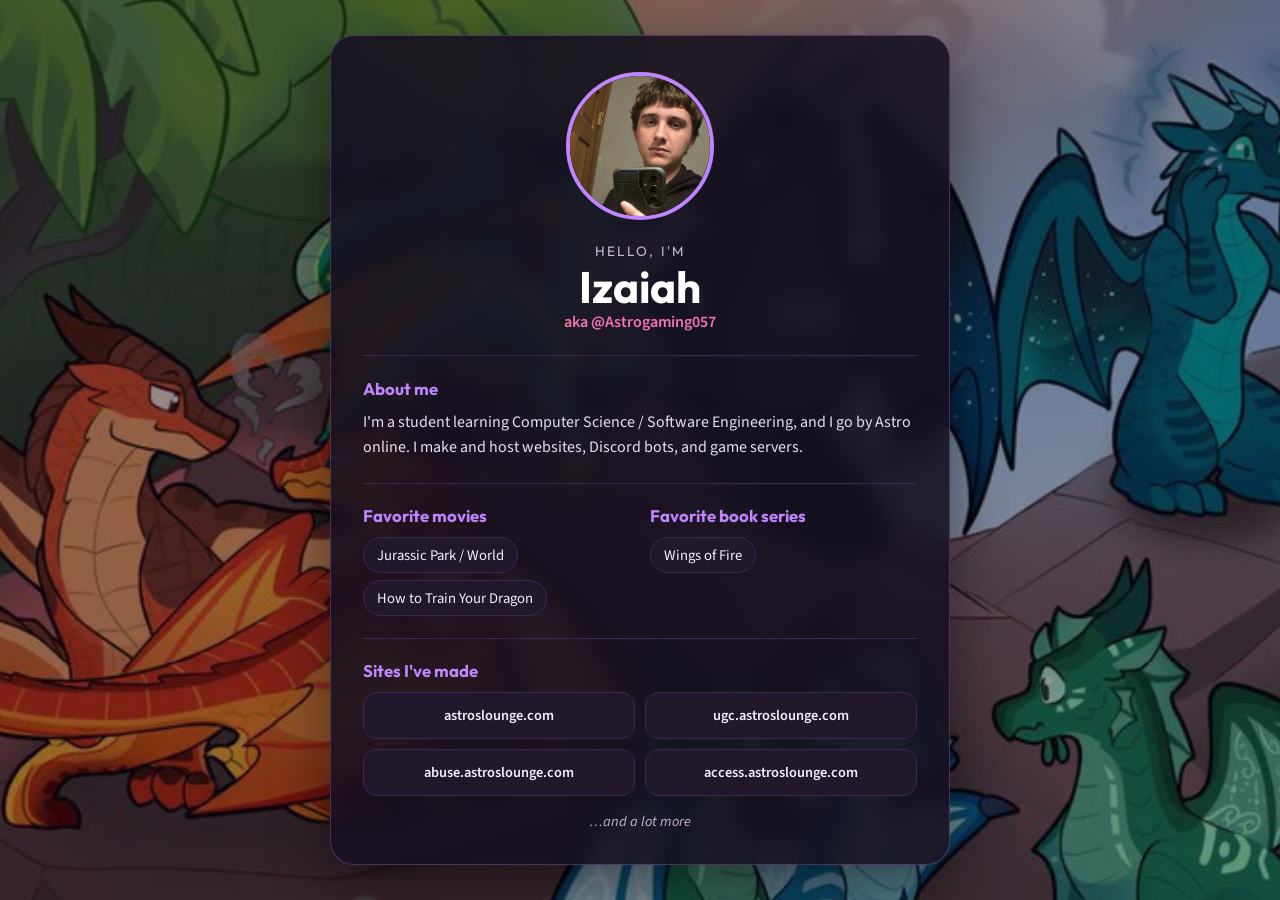
==== index.html @ 94410a4e "sire" ====
<!DOCTYPE html>
<html lang="en">
<head>
    <meta charset="UTF-8">
    <meta name="viewport" content="width=device-width, initial-scale=1.0">
    <title>Izaiah | About Me</title>
    <link rel="preconnect" href="https://fonts.googleapis.com">
    <link rel="preconnect" href="https://fonts.gstatic.com" crossorigin>
    <link href="https://fonts.googleapis.com/css2?family=Outfit:wght@400;600;700&family=Source+Sans+3:wght@400;600&display=swap" rel="stylesheet">
    <link rel="stylesheet" href="styles.css">
</head>
<body>
    <main class="card">
        <img class="photo" src="images/20251104_103611.jpg" alt="image">

        <p class="eyebrow">Hello, I'm</p>
        <h1>Izaiah</h1>
        <p class="handle">aka @Astrogaming057</p>

        <section>
            <h2>About me</h2>
            <p class="bio">
                I'm a student learning Computer Science / Software Engineering, and I go by Astro online.
                I make and host websites, Discord bots, and game servers.
            </p>
        </section>

        <div class="split">
            <section>
                <h2>Favorite movies</h2>
                <ul class="chips">
                    <li>Jurassic Park / World</li>
                    <li>How to Train Your Dragon</li>
                </ul>
            </section>

            <section>
                <h2>Favorite book series</h2>
                <ul class="chips">
                    <li>Wings of Fire</li>
                </ul>
            </section>
        </div>

        <section>
            <h2>Sites I've made</h2>
            <ul class="site-grid">
                <li><a href="https://astroslounge.com" target="_blank" rel="noopener noreferrer">astroslounge.com</a></li>
                <li><a href="https://ugc.astroslounge.com/" target="_blank" rel="noopener noreferrer">ugc.astroslounge.com</a></li>
                <li><a href="https://abuse.astroslounge.com/" target="_blank" rel="noopener noreferrer">abuse.astroslounge.com</a></li>
                <li><a href="https://access.astroslounge.com/" target="_blank" rel="noopener noreferrer">access.astroslounge.com</a></li>
                <li class="more">…and a lot more</li>
            </ul>
        </section>
    </main>

    <script src="site.js"></script>
</body>
</html>
---- styles.css ----
* {
    box-sizing: border-box;
    margin: 0;
    padding: 0;
}

body {
    --bg-size: cover;
    --bg-pos: center;
    min-height: 100vh;
    display: flex;
    align-items: center;
    justify-content: center;
    padding: 2rem 1rem;
    background-color: #0b0614;
    font-family: "Source Sans 3", "Segoe UI", sans-serif;
    color: #f3eef8;
}

body::before {
    content: "";
    position: fixed;
    inset: 0;
    z-index: -2;
    background-image: url("images/GSUJ4tFXoAAjUZe.webp");
    background-repeat: no-repeat;
    background-size: var(--bg-size);
    background-position: var(--bg-pos);
}

body::after {
    content: "";
    position: fixed;
    inset: 0;
    z-index: -1;
    background-color: rgba(11, 6, 20, 0.42);
    pointer-events: none;
}

.card {
    width: min(620px, 100%);
    padding: 2.25rem 2rem 2rem;
    border: 1px solid rgba(192, 132, 252, 0.28);
    border-radius: 24px;
    background-color: rgba(22, 16, 31, 0.88);
    box-shadow: 0 24px 60px rgba(0, 0, 0, 0.45);
    text-align: center;
    backdrop-filter: blur(10px);
}

.photo {
    width: 148px;
    height: 148px;
    object-fit: cover;
    border-radius: 50%;
    object-position: top right;
    border: 4px solid #c084fc;
    background-color: #000;
    margin-bottom: 1rem;
}

.eyebrow {
    font-family: "Outfit", "Segoe UI", sans-serif;
    font-size: 0.85rem;
    letter-spacing: 0.16em;
    text-transform: uppercase;
    color: #c4b5d4;
}

h1 {
    font-family: "Outfit", "Segoe UI", sans-serif;
    font-size: 2.75rem;
    font-weight: 700;
    color: #ffffff;
    margin-top: 0.2rem;
    line-height: 1.1;
}

.handle {
    color: #f472b6;
    font-weight: 600;
    margin-bottom: 0;
}

h2 {
    font-family: "Outfit", "Segoe UI", sans-serif;
    font-size: 1.05rem;
    color: #c084fc;
    margin-bottom: 0.7rem;
}

section {
    text-align: left;
    margin-top: 1.35rem;
    padding-top: 1.35rem;
    border-top: 1px solid #3b2a52;
}

.bio {
    line-height: 1.6;
    color: #e8dff2;
}

.split {
    display: grid;
    grid-template-columns: 1fr 1fr;
    gap: 1rem 1.25rem;
    margin-top: 1.35rem;
    padding-top: 1.35rem;
    border-top: 1px solid #3b2a52;
}

.split section {
    margin-top: 0;
    padding-top: 0;
    border-top: none;
}

.chips {
    display: flex;
    flex-wrap: wrap;
    gap: 0.45rem;
    list-style: none;
}

.chips li {
    padding: 0.4rem 0.8rem;
    border-radius: 999px;
    background-color: #21182c;
    color: #f3eef8;
    border: 1px solid #3b2a52;
    font-size: 0.92rem;
}

.site-grid {
    display: grid;
    grid-template-columns: 1fr 1fr;
    gap: 0.6rem;
    list-style: none;
}

.site-grid a {
    display: block;
    padding: 0.75rem 0.7rem;
    border-radius: 14px;
    background-color: #21182c;
    color: #f3eef8;
    text-decoration: none;
    font-weight: 600;
    font-size: 0.9rem;
    text-align: center;
    border: 1px solid #3b2a52;
}

.site-grid a:hover,
.site-grid a:focus-visible {
    color: #ffffff;
    background-color: #2c203b;
    border-color: #c084fc;
    outline: none;
}

.site-grid .more {
    grid-column: 1 / -1;
    padding: 0.35rem 0 0;
    color: #c4b5d4;
    font-style: italic;
    font-size: 0.9rem;
    text-align: center;
}

@media (max-width: 560px) {
    .split,
    .site-grid {
        grid-template-columns: 1fr;
    }
}
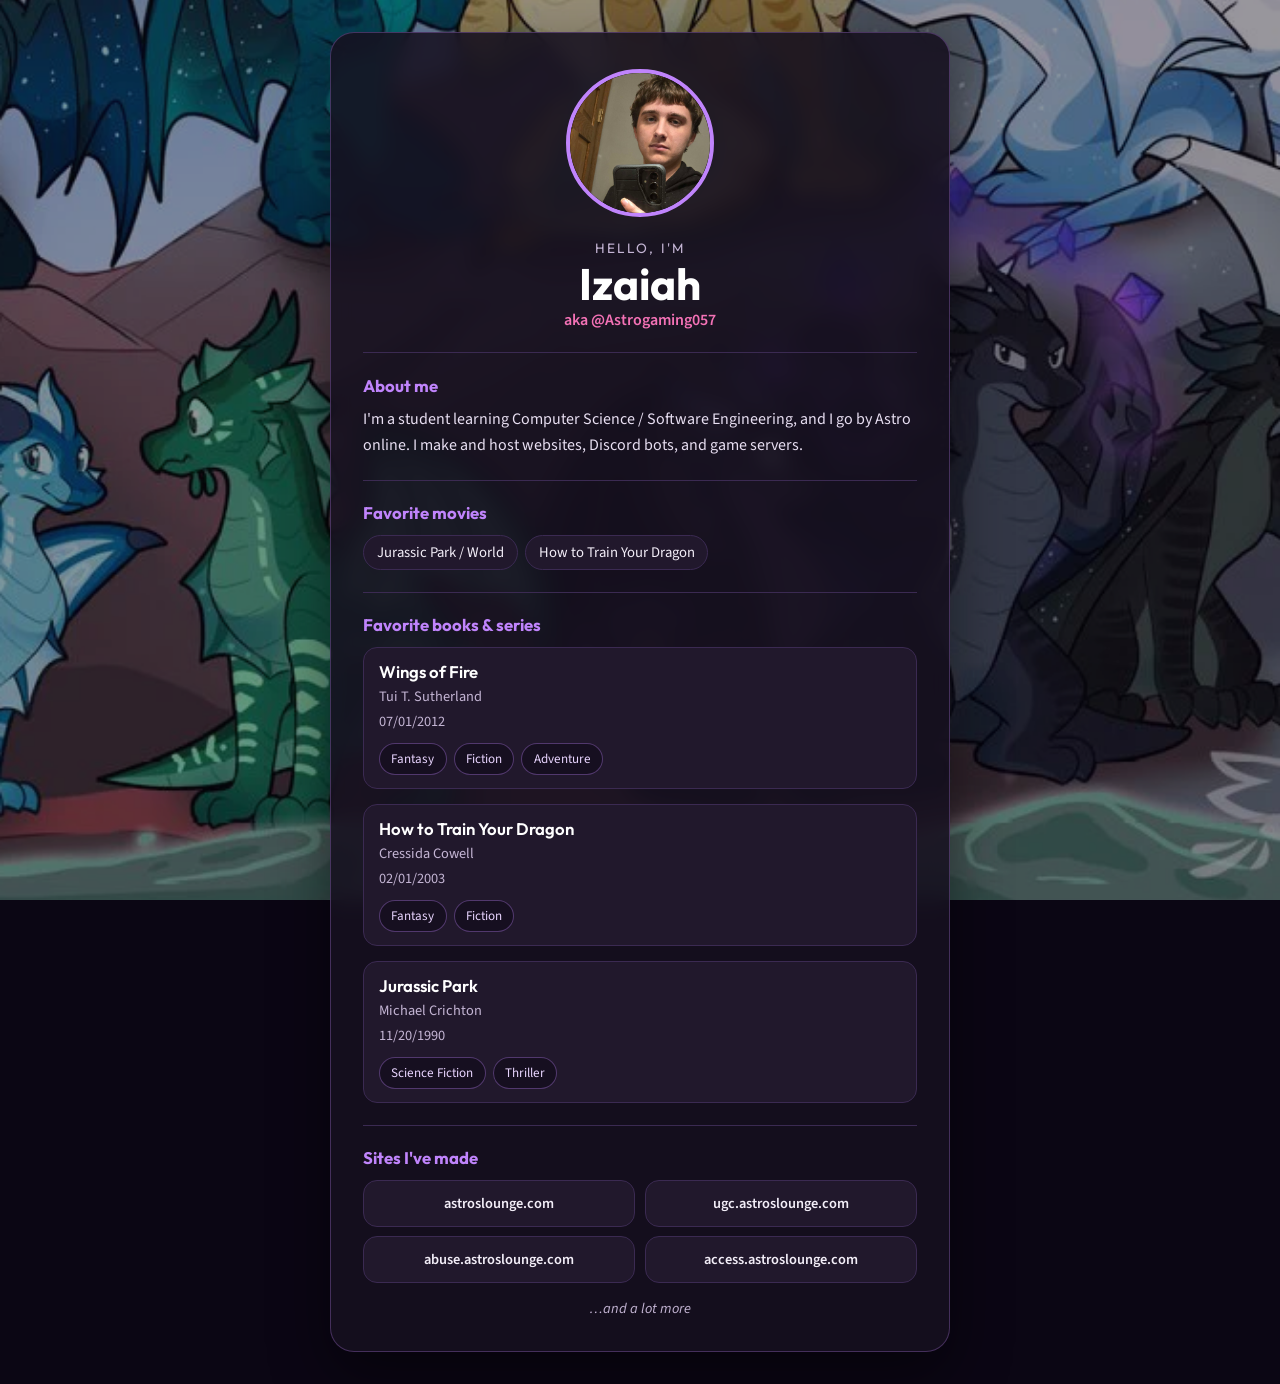
==== commit 31c8396c: "week 3 part 1 and 2" ====
--- a/index.html
+++ b/index.html
@@ -25,22 +25,18 @@
             </p>
         </section>
 
-        <div class="split">
-            <section>
-                <h2>Favorite movies</h2>
-                <ul class="chips">
-                    <li>Jurassic Park / World</li>
-                    <li>How to Train Your Dragon</li>
-                </ul>
-            </section>
+        <section>
+            <h2>Favorite movies</h2>
+            <ul class="chips">
+                <li>Jurassic Park / World</li>
+                <li>How to Train Your Dragon</li>
+            </ul>
+        </section>
 
-            <section>
-                <h2>Favorite book series</h2>
-                <ul class="chips">
-                    <li>Wings of Fire</li>
-                </ul>
-            </section>
-        </div>
+        <section>
+            <h2>Favorite books & series</h2>
+            <ul id="books" class="books"></ul>
+        </section>
 
         <section>
             <h2>Sites I've made</h2>
--- a/styles.css
+++ b/styles.css
@@ -101,21 +101,6 @@
     color: #e8dff2;
 }
 
-.split {
-    display: grid;
-    grid-template-columns: 1fr 1fr;
-    gap: 1rem 1.25rem;
-    margin-top: 1.35rem;
-    padding-top: 1.35rem;
-    border-top: 1px solid #3b2a52;
-}
-
-.split section {
-    margin-top: 0;
-    padding-top: 0;
-    border-top: none;
-}
-
 .chips {
     display: flex;
     flex-wrap: wrap;
@@ -130,6 +115,54 @@
     color: #f3eef8;
     border: 1px solid #3b2a52;
     font-size: 0.92rem;
+}
+
+.books {
+    list-style: none;
+    display: grid;
+    gap: 0.9rem;
+}
+
+.books > li {
+    display: grid;
+    gap: 0.25rem;
+    padding: 0.85rem 0.95rem;
+    border-radius: 14px;
+    background-color: #21182c;
+    border: 1px solid #3b2a52;
+}
+
+.books .title {
+    font-family: "Outfit", "Segoe UI", sans-serif;
+    font-size: 1.05rem;
+    font-weight: 600;
+    color: #ffffff;
+}
+
+.books .author,
+.books .released {
+    color: #c4b5d4;
+    font-size: 0.9rem;
+}
+
+.books .released {
+    margin-bottom: 0.45rem;
+}
+
+.books ul {
+    display: flex;
+    flex-wrap: wrap;
+    gap: 0.45rem;
+    list-style: none;
+}
+
+.books ul li {
+    padding: 0.35rem 0.7rem;
+    border-radius: 999px;
+    background-color: #160f20;
+    color: #e9d5ff;
+    border: 1px solid rgba(192, 132, 252, 0.35);
+    font-size: 0.82rem;
 }
 
 .site-grid {
@@ -170,7 +203,6 @@
 }
 
 @media (max-width: 560px) {
-    .split,
     .site-grid {
         grid-template-columns: 1fr;
     }
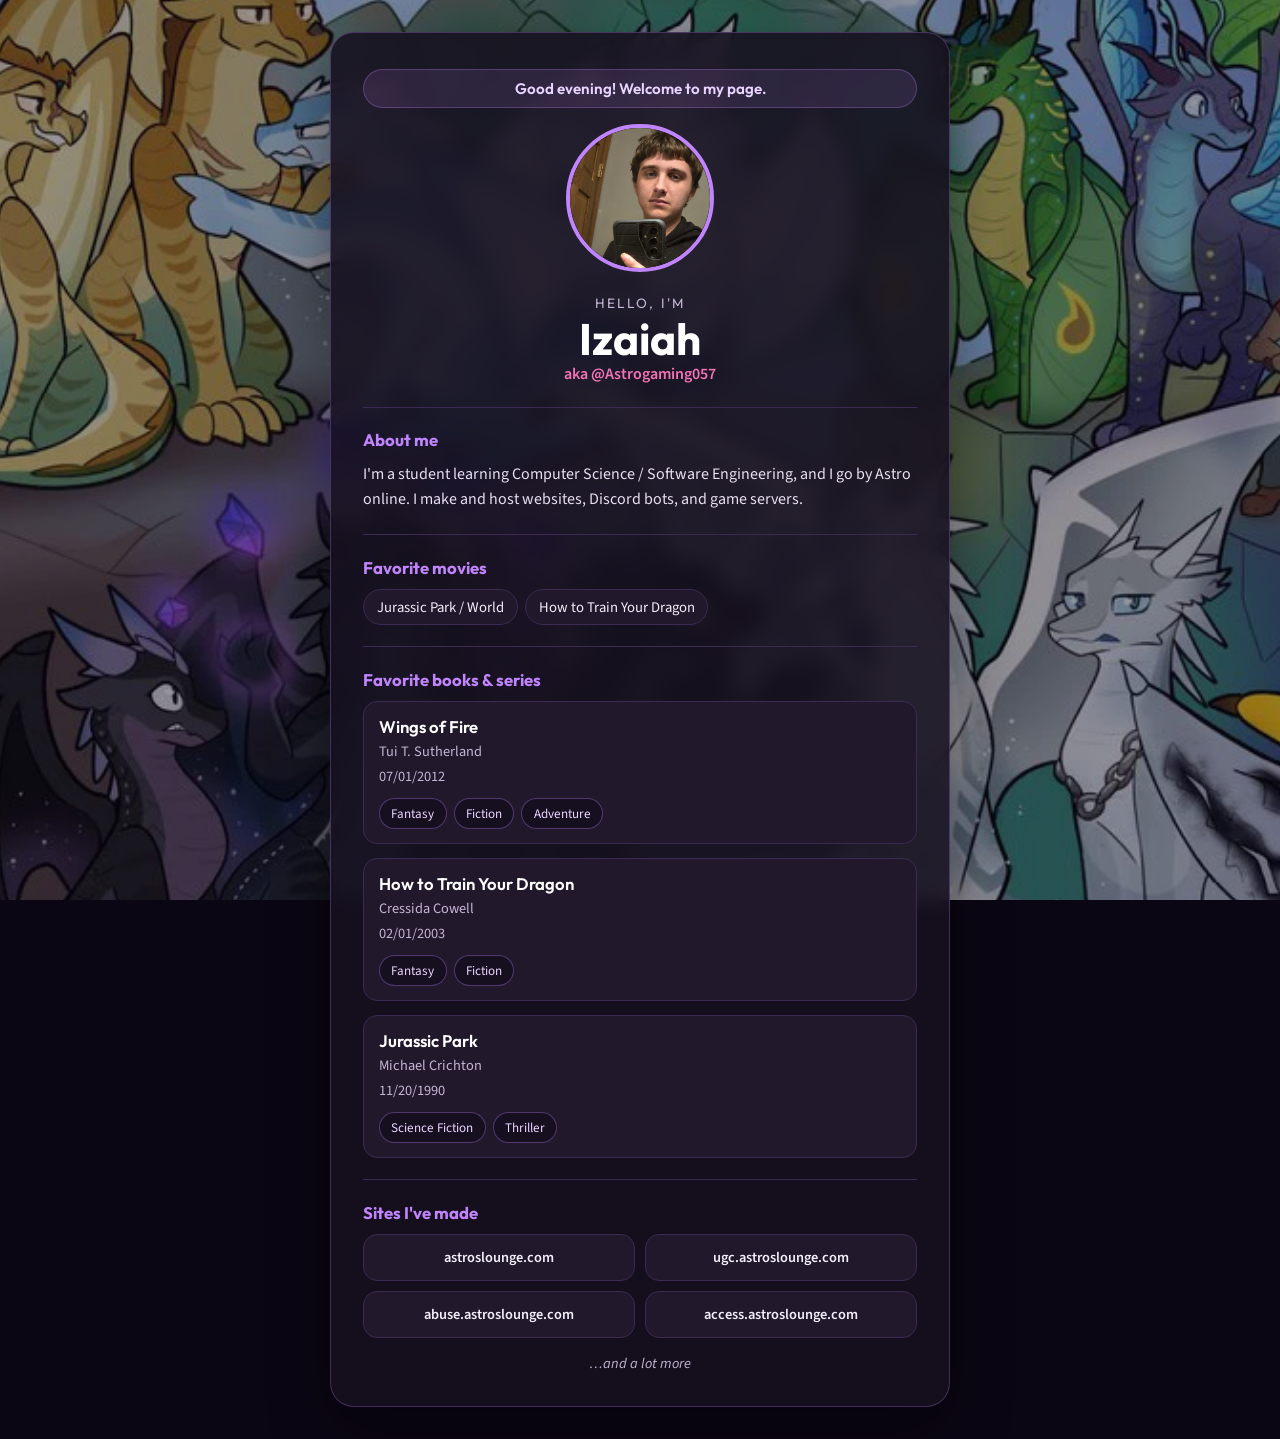
==== commit c035c921: "Added welcome div" ====
--- a/index.html
+++ b/index.html
@@ -11,6 +11,8 @@
 </head>
 <body>
     <main class="card">
+        <div id="welcome"></div>
+
         <img class="photo" src="images/20251104_103611.jpg" alt="image">
 
         <p class="eyebrow">Hello, I'm</p>
--- a/styles.css
+++ b/styles.css
@@ -48,6 +48,18 @@
     backdrop-filter: blur(10px);
 }
 
+#welcome {
+    font-family: "Outfit", "Segoe UI", sans-serif;
+    font-size: 0.95rem;
+    font-weight: 600;
+    color: #e9d5ff;
+    margin-bottom: 1rem;
+    padding: 0.55rem 0.85rem;
+    border-radius: 999px;
+    background-color: rgba(192, 132, 252, 0.12);
+    border: 1px solid rgba(192, 132, 252, 0.28);
+}
+
 .photo {
     width: 148px;
     height: 148px;
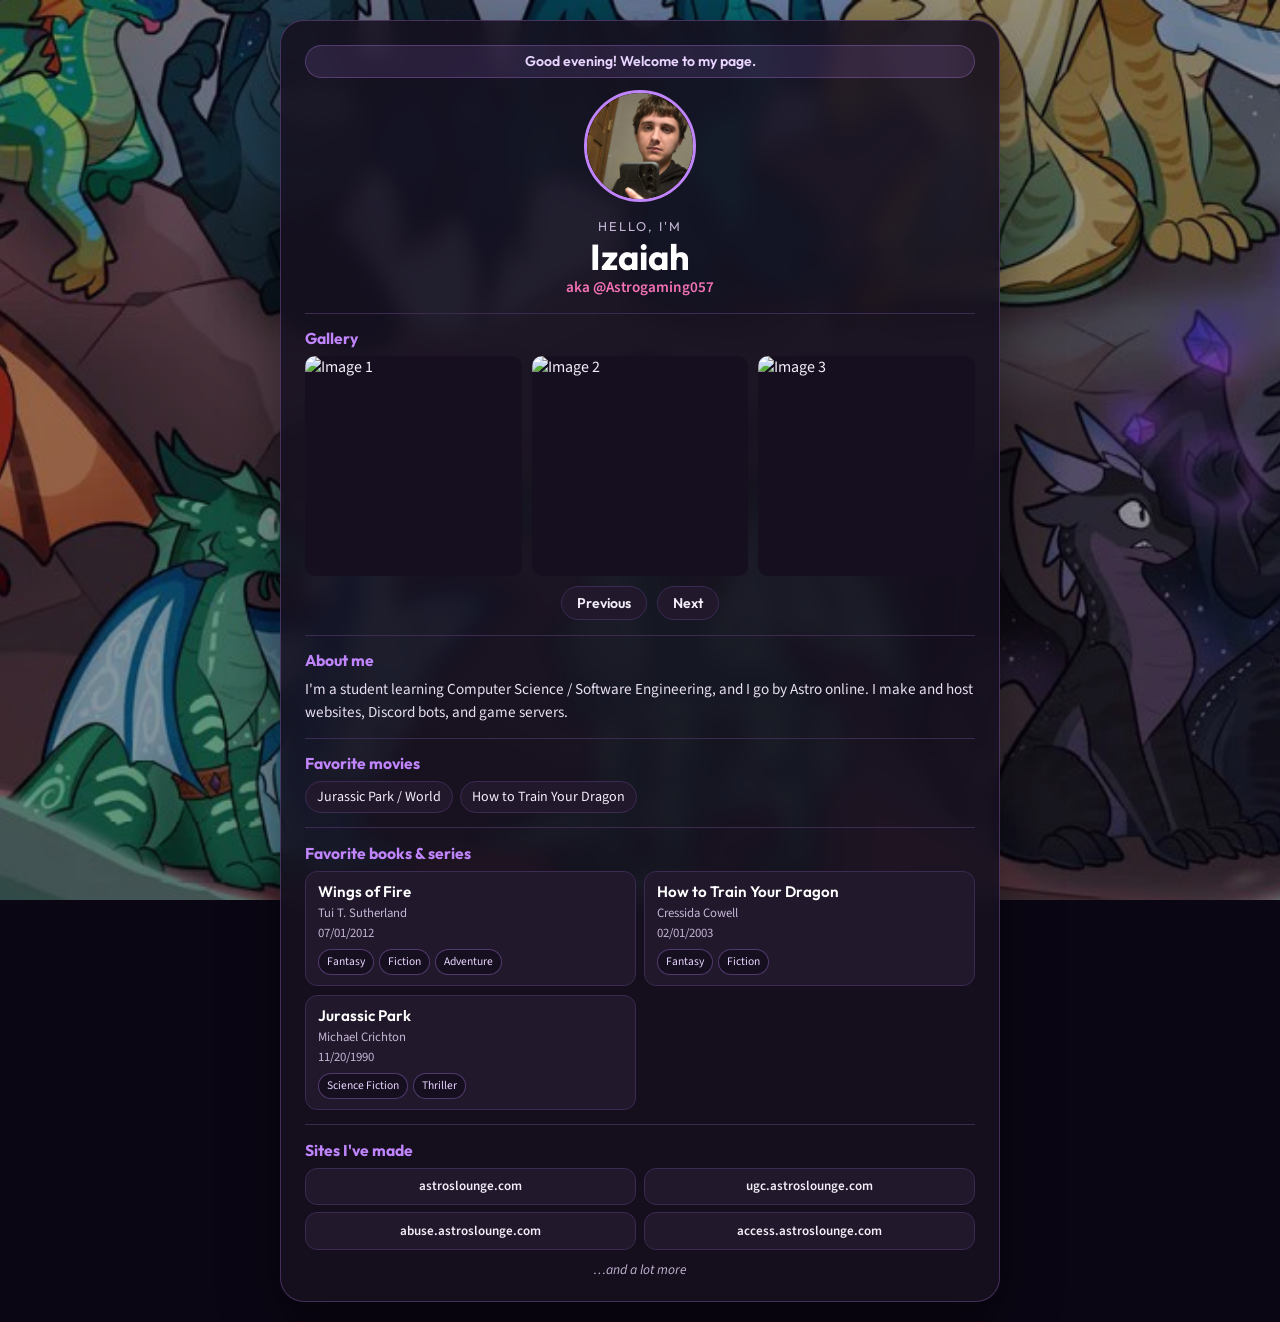
==== commit 9714cdb9: "Added carousel" ====
--- a/index.html
+++ b/index.html
@@ -18,6 +18,19 @@
         <p class="eyebrow">Hello, I'm</p>
         <h1>Izaiah</h1>
         <p class="handle">aka @Astrogaming057</p>
+
+        <section>
+            <h2>Gallery</h2>
+            <div id="carousel">
+                <img alt="Image 1">
+                <img alt="Image 2">
+                <img alt="Image 3">
+            </div>
+            <div id="buttons">
+                <button id="prev">Previous</button>
+                <button id="next">Next</button>
+            </div>
+        </section>
 
         <section>
             <h2>About me</h2>
--- a/styles.css
+++ b/styles.css
@@ -9,9 +9,9 @@
     --bg-pos: center;
     min-height: 100vh;
     display: flex;
-    align-items: center;
+    align-items: flex-start;
     justify-content: center;
-    padding: 2rem 1rem;
+    padding: 1.25rem 1rem;
     background-color: #0b0614;
     font-family: "Source Sans 3", "Segoe UI", sans-serif;
     color: #f3eef8;
@@ -38,8 +38,8 @@
 }
 
 .card {
-    width: min(620px, 100%);
-    padding: 2.25rem 2rem 2rem;
+    width: min(720px, 100%);
+    padding: 1.5rem 1.5rem 1.35rem;
     border: 1px solid rgba(192, 132, 252, 0.28);
     border-radius: 24px;
     background-color: rgba(22, 16, 31, 0.88);
@@ -50,30 +50,30 @@
 
 #welcome {
     font-family: "Outfit", "Segoe UI", sans-serif;
-    font-size: 0.95rem;
+    font-size: 0.88rem;
     font-weight: 600;
     color: #e9d5ff;
-    margin-bottom: 1rem;
-    padding: 0.55rem 0.85rem;
+    margin-bottom: 0.75rem;
+    padding: 0.4rem 0.75rem;
     border-radius: 999px;
     background-color: rgba(192, 132, 252, 0.12);
     border: 1px solid rgba(192, 132, 252, 0.28);
 }
 
 .photo {
-    width: 148px;
-    height: 148px;
+    width: 112px;
+    height: 112px;
     object-fit: cover;
     border-radius: 50%;
     object-position: top right;
-    border: 4px solid #c084fc;
+    border: 3px solid #c084fc;
     background-color: #000;
-    margin-bottom: 1rem;
+    margin-bottom: 0.65rem;
 }
 
 .eyebrow {
     font-family: "Outfit", "Segoe UI", sans-serif;
-    font-size: 0.85rem;
+    font-size: 0.8rem;
     letter-spacing: 0.16em;
     text-transform: uppercase;
     color: #c4b5d4;
@@ -81,10 +81,10 @@
 
 h1 {
     font-family: "Outfit", "Segoe UI", sans-serif;
-    font-size: 2.75rem;
+    font-size: 2.25rem;
     font-weight: 700;
     color: #ffffff;
-    margin-top: 0.2rem;
+    margin-top: 0.15rem;
     line-height: 1.1;
 }
 
@@ -92,61 +92,65 @@
     color: #f472b6;
     font-weight: 600;
     margin-bottom: 0;
+    font-size: 0.95rem;
 }
 
 h2 {
     font-family: "Outfit", "Segoe UI", sans-serif;
-    font-size: 1.05rem;
+    font-size: 0.98rem;
     color: #c084fc;
-    margin-bottom: 0.7rem;
+    margin-bottom: 0.5rem;
 }
 
 section {
     text-align: left;
-    margin-top: 1.35rem;
-    padding-top: 1.35rem;
+    margin-top: 0.9rem;
+    padding-top: 0.9rem;
     border-top: 1px solid #3b2a52;
 }
 
 .bio {
-    line-height: 1.6;
+    line-height: 1.5;
     color: #e8dff2;
+    font-size: 0.95rem;
 }
 
 .chips {
     display: flex;
     flex-wrap: wrap;
-    gap: 0.45rem;
+    gap: 0.4rem;
     list-style: none;
 }
 
 .chips li {
-    padding: 0.4rem 0.8rem;
-    border-radius: 999px;
-    background-color: #21182c;
-    color: #f3eef8;
-    border: 1px solid #3b2a52;
-    font-size: 0.92rem;
+    padding: 0.3rem 0.7rem;
+    border-radius: 999px;
+    background-color: #21182c;
+    color: #f3eef8;
+    border: 1px solid #3b2a52;
+    font-size: 0.88rem;
 }
 
 .books {
     list-style: none;
     display: grid;
-    gap: 0.9rem;
+    grid-template-columns: 1fr 1fr;
+    gap: 0.55rem;
 }
 
 .books > li {
     display: grid;
-    gap: 0.25rem;
-    padding: 0.85rem 0.95rem;
-    border-radius: 14px;
-    background-color: #21182c;
-    border: 1px solid #3b2a52;
+    gap: 0.15rem;
+    padding: 0.65rem 0.75rem;
+    border-radius: 12px;
+    background-color: #21182c;
+    border: 1px solid #3b2a52;
+    text-align: left;
 }
 
 .books .title {
     font-family: "Outfit", "Segoe UI", sans-serif;
-    font-size: 1.05rem;
+    font-size: 0.95rem;
     font-weight: 600;
     color: #ffffff;
 }
@@ -154,45 +158,45 @@
 .books .author,
 .books .released {
     color: #c4b5d4;
-    font-size: 0.9rem;
+    font-size: 0.8rem;
 }
 
 .books .released {
-    margin-bottom: 0.45rem;
+    margin-bottom: 0.3rem;
 }
 
 .books ul {
     display: flex;
     flex-wrap: wrap;
-    gap: 0.45rem;
+    gap: 0.3rem;
     list-style: none;
 }
 
 .books ul li {
-    padding: 0.35rem 0.7rem;
+    padding: 0.2rem 0.5rem;
     border-radius: 999px;
     background-color: #160f20;
     color: #e9d5ff;
     border: 1px solid rgba(192, 132, 252, 0.35);
-    font-size: 0.82rem;
+    font-size: 0.72rem;
 }
 
 .site-grid {
     display: grid;
     grid-template-columns: 1fr 1fr;
-    gap: 0.6rem;
+    gap: 0.45rem;
     list-style: none;
 }
 
 .site-grid a {
     display: block;
-    padding: 0.75rem 0.7rem;
-    border-radius: 14px;
+    padding: 0.55rem 0.55rem;
+    border-radius: 12px;
     background-color: #21182c;
     color: #f3eef8;
     text-decoration: none;
     font-weight: 600;
-    font-size: 0.9rem;
+    font-size: 0.82rem;
     text-align: center;
     border: 1px solid #3b2a52;
 }
@@ -207,14 +211,62 @@
 
 .site-grid .more {
     grid-column: 1 / -1;
-    padding: 0.35rem 0 0;
+    padding: 0.2rem 0 0;
     color: #c4b5d4;
     font-style: italic;
-    font-size: 0.9rem;
+    font-size: 0.85rem;
     text-align: center;
 }
 
+#carousel {
+    display: flex;
+    justify-content: center;
+    align-items: stretch;
+    width: 100%;
+    height: 220px;
+    overflow: hidden;
+    gap: 10px;
+}
+
+#carousel img {
+    flex: 1 1 0;
+    min-width: 0;
+    width: 0;
+    height: 100%;
+    object-fit: cover;
+    border-radius: 10px;
+    background-color: #160f20;
+}
+
+#buttons {
+    display: flex;
+    justify-content: center;
+    align-items: center;
+    gap: 10px;
+    margin-top: 10px;
+}
+
+#buttons button {
+    font-family: "Outfit", "Segoe UI", sans-serif;
+    font-weight: 600;
+    font-size: 0.88rem;
+    padding: 0.45rem 0.95rem;
+    border-radius: 999px;
+    border: 1px solid #3b2a52;
+    background-color: #21182c;
+    color: #f3eef8;
+    cursor: pointer;
+}
+
+#buttons button:hover,
+#buttons button:focus-visible {
+    background-color: #2c203b;
+    border-color: #c084fc;
+    outline: none;
+}
+
 @media (max-width: 560px) {
+    .books,
     .site-grid {
         grid-template-columns: 1fr;
     }
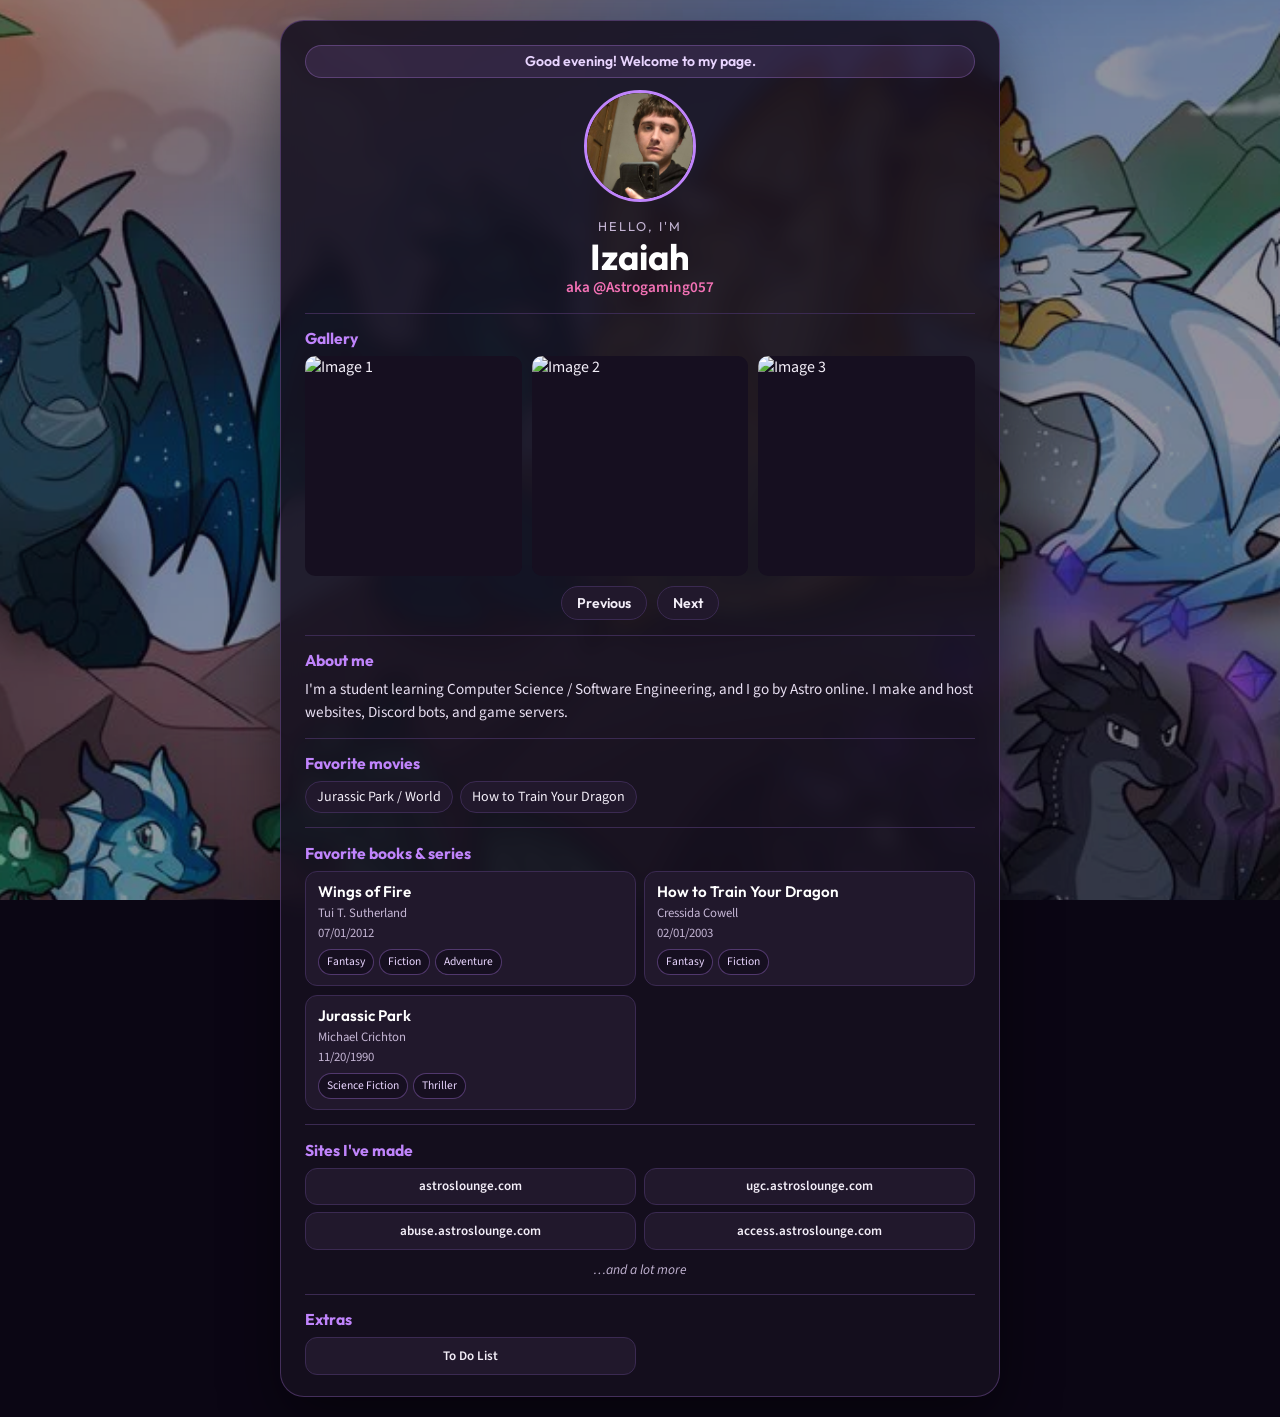
==== commit 42cef1a0: "todo page" ====
--- a/index.html
+++ b/index.html
@@ -63,6 +63,13 @@
                 <li class="more">…and a lot more</li>
             </ul>
         </section>
+
+        <section>
+            <h2>Extras</h2>
+            <ul class="site-grid">
+                <li><a href="todo.html">To Do List</a></li>
+            </ul>
+        </section>
     </main>
 
     <script src="site.js"></script>
--- a/styles.css
+++ b/styles.css
@@ -265,6 +265,80 @@
     outline: none;
 }
 
+.back-link {
+    color: inherit;
+    text-decoration: none;
+}
+
+.back-link:hover,
+.back-link:focus-visible {
+    color: #e9d5ff;
+    outline: none;
+}
+
+.todo-list {
+    list-style: none;
+    display: grid;
+    gap: 0.45rem;
+    margin-bottom: 0.85rem;
+}
+
+.todo-list .todo {
+    padding: 0.65rem 0.75rem;
+    border-radius: 12px;
+    background-color: #21182c;
+    border: 1px solid #3b2a52;
+    text-align: left;
+    color: #f3eef8;
+    font-size: 0.95rem;
+}
+
+.todo-form {
+    display: flex;
+    gap: 0.5rem;
+    flex-wrap: wrap;
+}
+
+.todo-form input {
+    flex: 1 1 180px;
+    min-width: 0;
+    padding: 0.55rem 0.75rem;
+    border-radius: 12px;
+    border: 1px solid #3b2a52;
+    background-color: #160f20;
+    color: #f3eef8;
+    font-family: "Source Sans 3", "Segoe UI", sans-serif;
+    font-size: 0.95rem;
+}
+
+.todo-form input::placeholder {
+    color: #c4b5d4;
+}
+
+.todo-form input:focus-visible {
+    outline: none;
+    border-color: #c084fc;
+}
+
+.todo-form button {
+    font-family: "Outfit", "Segoe UI", sans-serif;
+    font-weight: 600;
+    font-size: 0.88rem;
+    padding: 0.55rem 0.95rem;
+    border-radius: 999px;
+    border: 1px solid #3b2a52;
+    background-color: #21182c;
+    color: #f3eef8;
+    cursor: pointer;
+}
+
+.todo-form button:hover,
+.todo-form button:focus-visible {
+    background-color: #2c203b;
+    border-color: #c084fc;
+    outline: none;
+}
+
 @media (max-width: 560px) {
     .books,
     .site-grid {
